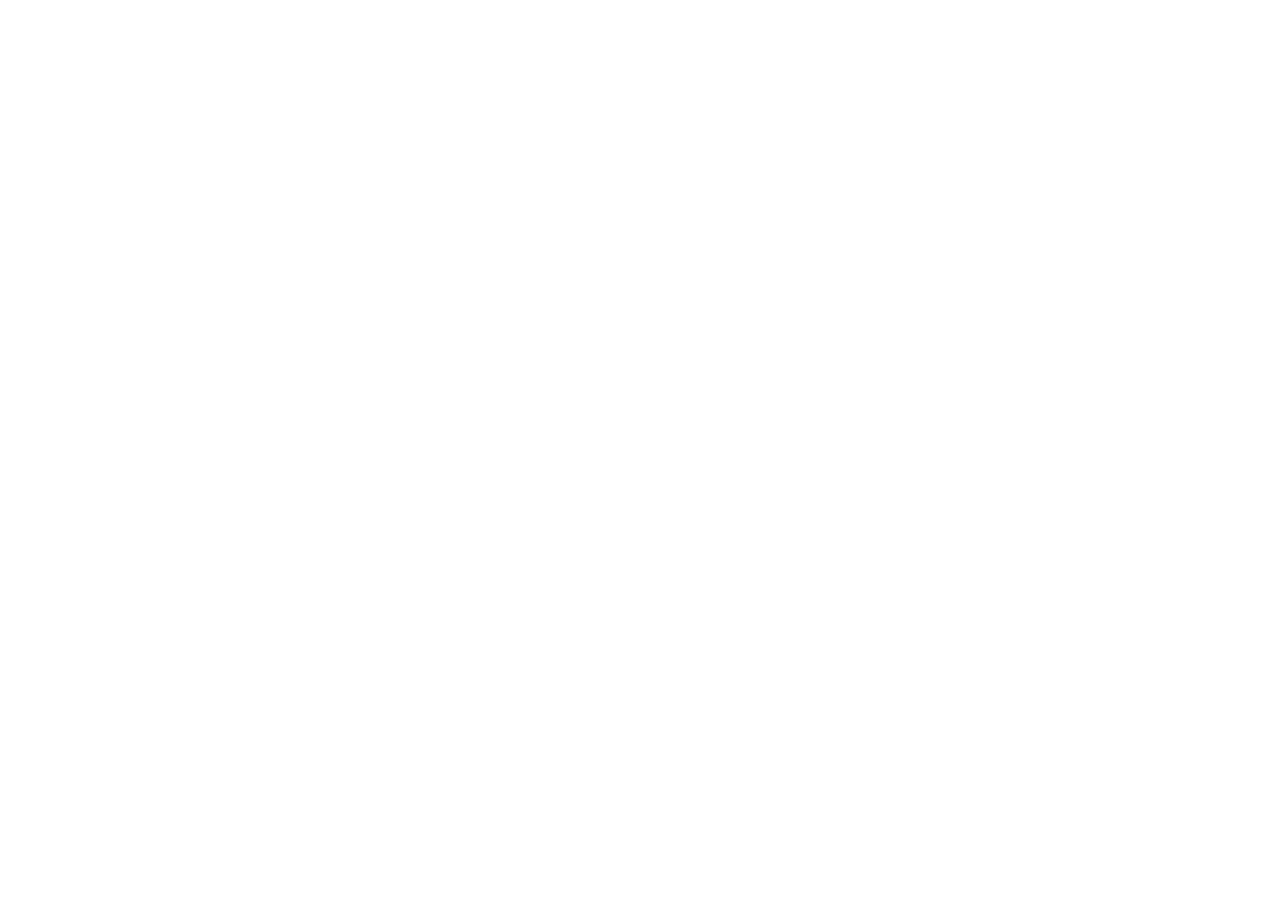
==== index.html @ 7292e58b "perf: :zap: Listo la semántica y estructura base para trabajarla." ====
<!DOCTYPE html>
<html lang="en">
    <head>
        <title></title>
        <meta charset="UTF-8">
        <meta name="viewport" content="width=device-width, initial-scale=1">
        <link href="./css/style.css" rel="stylesheet">
    </head>
    <body>
        <header>
            <section class="top"></section>
            <section class="buttom"></section>
        </header>
        <main>
            <section class="howPlay"></section>
            <section class="helpUs"></section>
            <section class="aboutUs"></section>
        </main>
    </body>
</html>
---- css/style.css ----
@import url("./variables.css");

* {
    margin: 0;
    padding: 0;
    box-sizing: border-box;
}
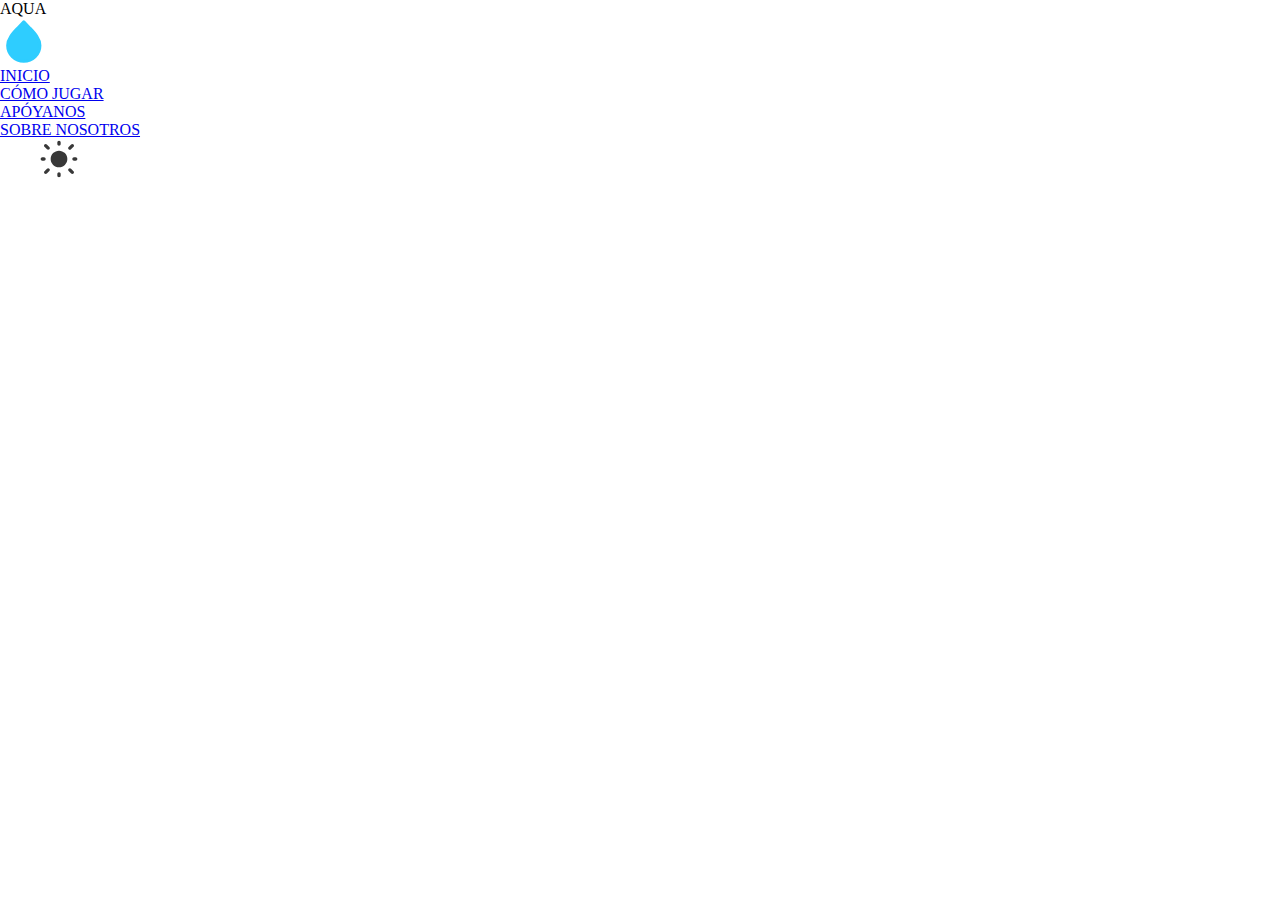
==== commit 216bda19: "perf: :zap: Listo el html del header parte 1." ====
--- a/index.html
+++ b/index.html
@@ -8,7 +8,29 @@
     </head>
     <body>
         <header>
-            <section class="top"></section>
+            <section class="top">
+                <div class="left">
+                    <p>AQUA</p>
+                    <img src="./storage/icons/icon1.svg" alt="Logo 1">
+                </div>
+                <div class="middle">
+                    <nav class="navbar">
+                        <ul class="nav-menu">
+                            <div class="inicio">
+                                <li><a href="#">INICIO</a></li>
+                                <div class="slider"></div>
+                            </div>
+                            <li><a href="#">CÓMO JUGAR</a></li>
+                            <li><a href="#">APÓYANOS</a></li>
+                            <li><a href="#">SOBRE NOSOTROS</a></li>
+                        </ul>
+                    </nav>
+                </div>
+                <div class="right">
+                    <img src="./storage/icons/icon2.svg" alt="Icon 2">
+                    <img src="./storage/icons/icon3.svg" alt="Icon 3">
+                </div>
+            </section>
             <section class="buttom"></section>
         </header>
         <main>
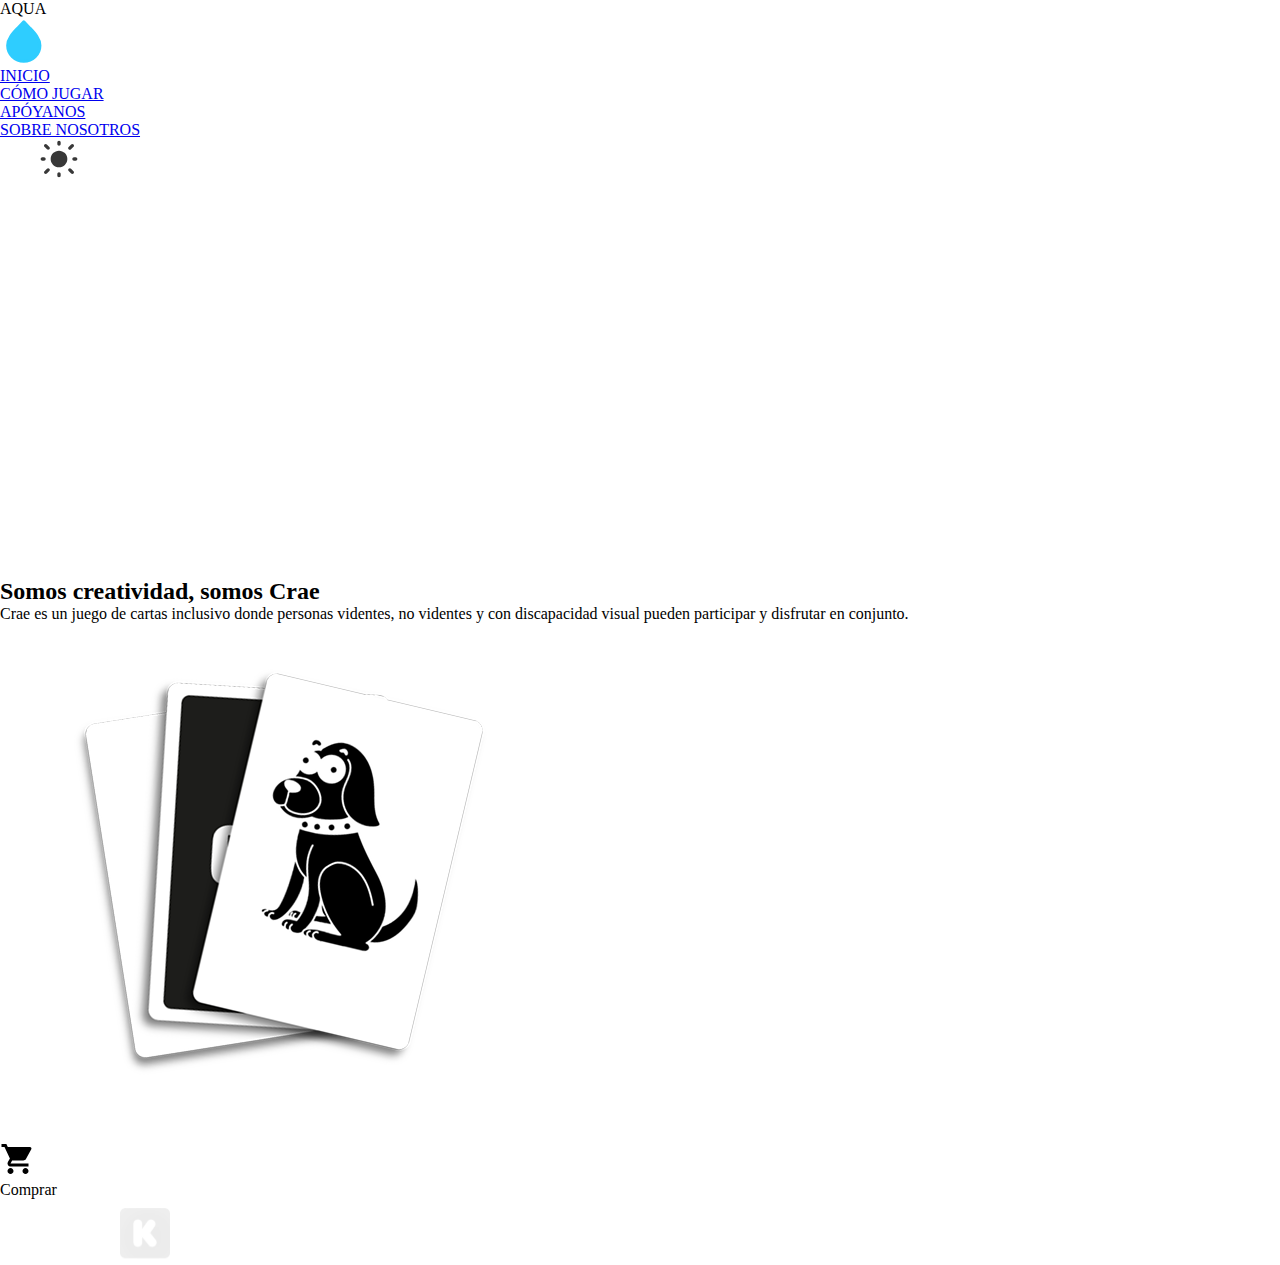
==== commit e671763a: "perf: :zap: Listo el html general del header." ====
--- a/index.html
+++ b/index.html
@@ -31,7 +31,25 @@
                     <img src="./storage/icons/icon3.svg" alt="Icon 3">
                 </div>
             </section>
-            <section class="buttom"></section>
+            <section class="buttom">
+                <div class="div1">
+                    <img src="./storage/img/image9.png" alt="Image 9">
+                    <h2>Somos creatividad, somos Crae</h2>
+                    <p>Crae es un juego de cartas inclusivo donde personas videntes, no videntes y con discapacidad visual pueden participar y disfrutar en conjunto.</p>
+                </div>
+                <div class="div2">
+                    <img src="./storage/img/image1.png" alt="Image 1">
+                    <div class="buy">
+                        <img src="./storage/icons/icon8.svg" alt="Icon 8">
+                        <p>Comprar</p>
+                    </div>
+                    <div class="socialMedia">
+                        <img src="./storage/icons/icon4.svg" alt="Icon 4">
+                        <img src="./storage/icons/icon5.svg" alt="Icon 5">
+                        <img src="./storage/icons/icon6.svg" alt="Icon 6">
+                    </div>
+                </div>
+            </section>
         </header>
         <main>
             <section class="howPlay"></section>
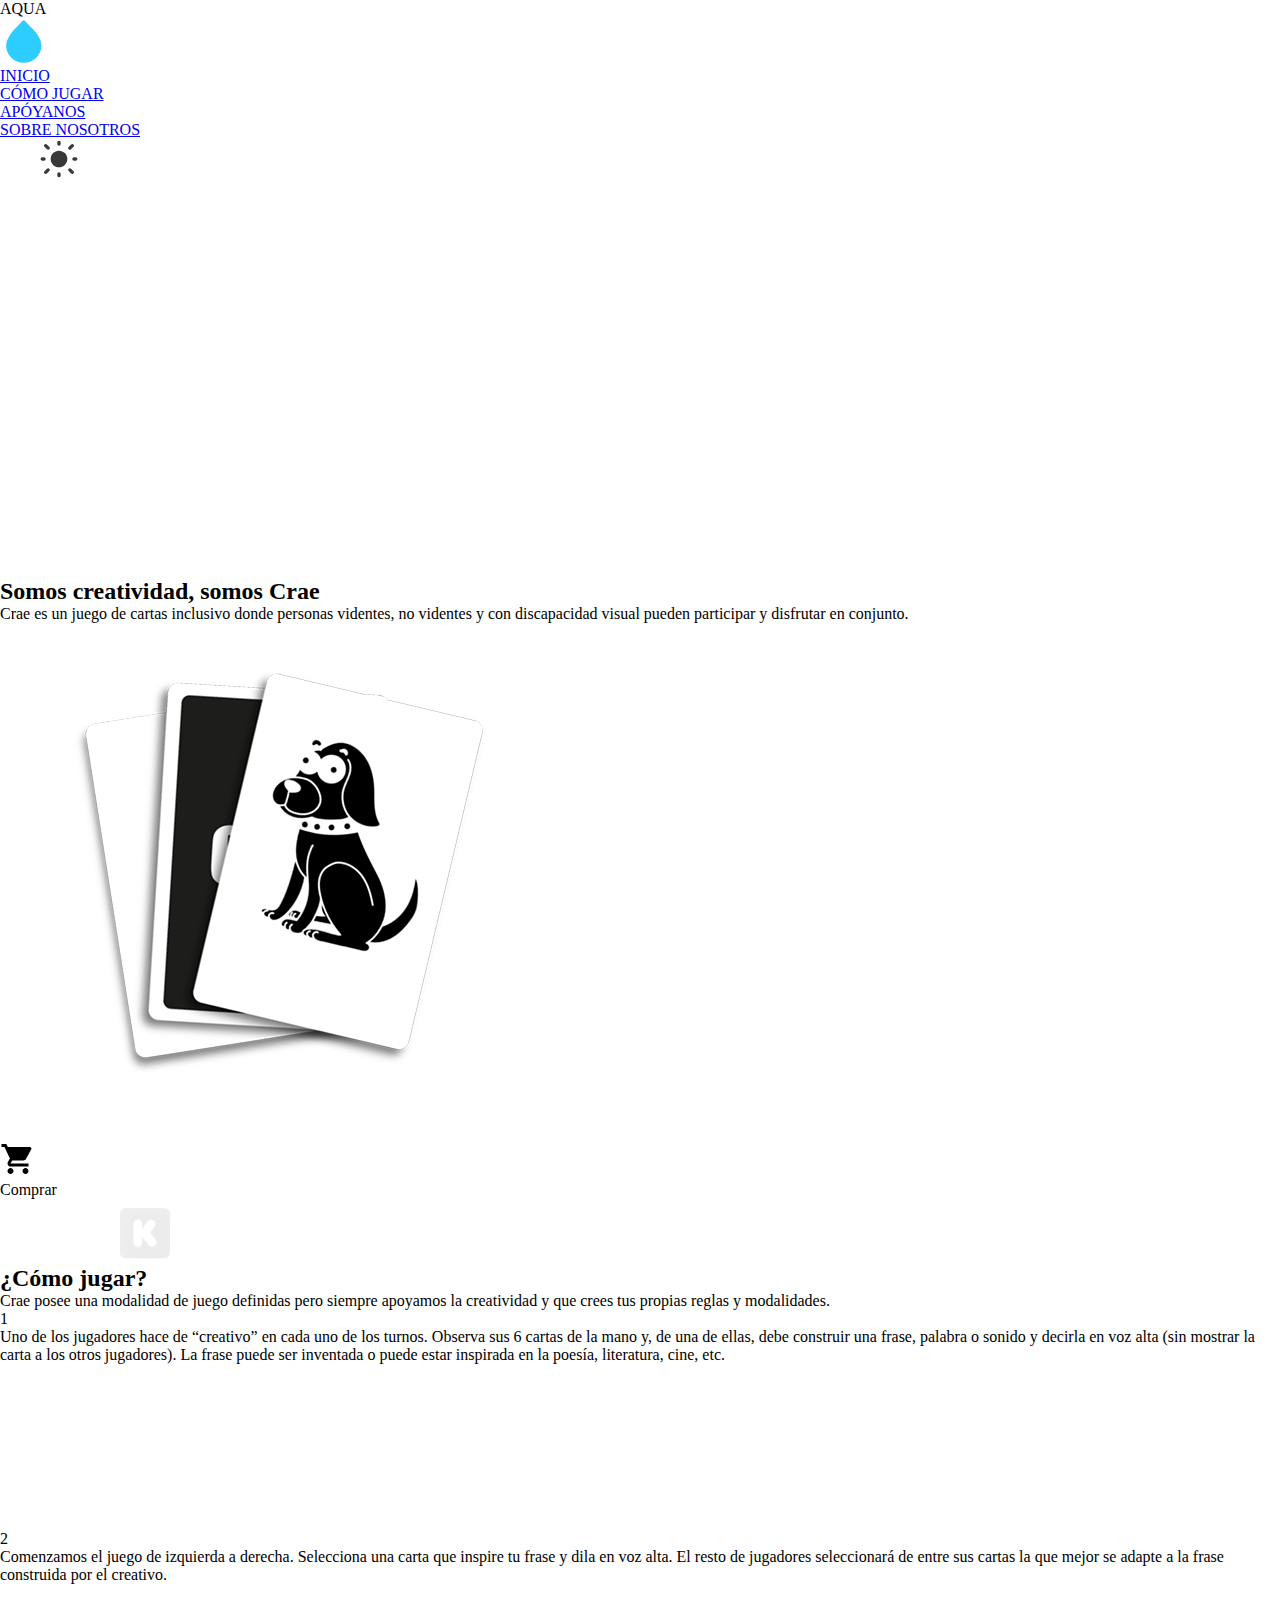
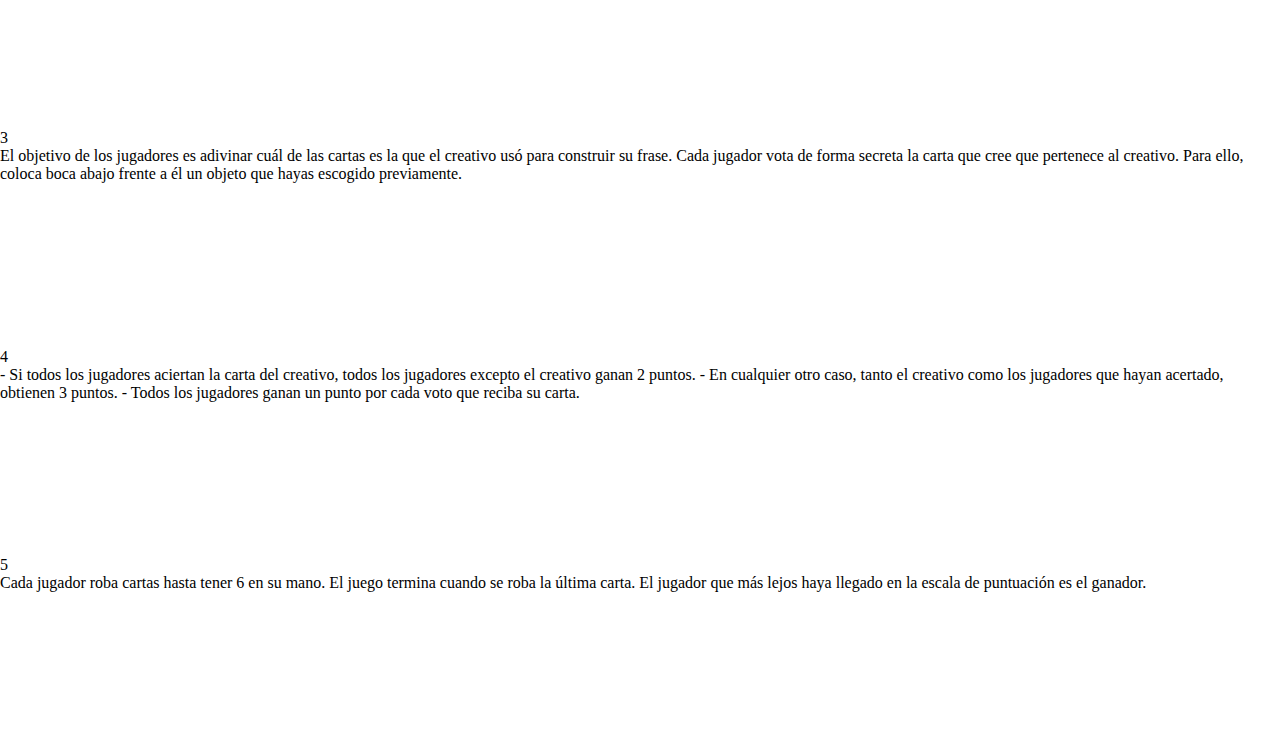
==== commit e89ac0e3: "perf: :zap: Listo el html de la parte 1 del main." ====
--- a/index.html
+++ b/index.html
@@ -52,7 +52,75 @@
             </section>
         </header>
         <main>
-            <section class="howPlay"></section>
+            <section class="howPlay">
+                <div class="section1">
+                    <h2>¿Cómo jugar?</h2>
+                    <p>Crae posee una modalidad de juego definidas pero siempre apoyamos la creatividad y que crees tus propias reglas y modalidades.</p>
+                </div>
+                <div class="card-container">
+                    <div class="card">
+                        <div class="card-image">
+                            <p>1</p>
+                        </div>
+                        <div class="card-content">
+                            <p class="card-text">Uno de los jugadores hace de “creativo” en cada uno de los turnos. Observa sus 6 cartas de la mano y, de una de ellas, debe construir una frase, palabra o sonido y decirla en voz alta (sin mostrar la carta a los otros jugadores). La frase puede ser inventada o puede estar inspirada en la poesía, literatura, cine, etc.</p>
+                        </div>
+                        <div class="card-image2">
+                            <img src="./storage/img/image2.png" alt="Image 3">
+                        </div>
+                    </div>
+                    <div class="card">
+                        <div class="card-image">
+                            <p>2</p>
+                        </div>
+                        <div class="card-content">
+                            <p class="card-text">Comenzamos el juego de izquierda a derecha. Selecciona una carta que inspire tu frase y dila en voz alta. El resto de jugadores seleccionará de entre sus cartas la que mejor se adapte a la frase construida por el creativo.</p>
+                        </div>
+                        <div class="card-image2">
+                            <img src="./storage/img/image3.png" alt="Image 4">
+                        </div>
+                    </div>
+                    <div class="card">
+                        <div class="card-image">
+                            <p>3</p>
+                        </div>
+                        <div class="card-content">
+                            <p class="card-text">El objetivo de los jugadores es adivinar cuál de las cartas es la que el creativo usó para construir su frase. Cada jugador vota de forma secreta la carta que cree que pertenece al creativo. Para ello, coloca boca abajo frente a él un objeto que hayas escogido previamente.</p>
+                        </div>
+                        <div class="card-image2">
+                            <img src="./storage/img/image4.png" alt="Image 4">
+                        </div>
+                    </div>
+                    <div class="card">
+                        <div class="card-image">
+                            <p>4</p>
+                        </div>
+                        <div class="card-content">
+                            <p class="card-text">
+                            - Si todos los jugadores aciertan la carta del creativo, todos los jugadores excepto el creativo ganan 2 puntos. 
+                            - En cualquier otro caso, tanto el creativo como los jugadores que hayan acertado, obtienen 3 puntos. 
+                            - Todos los jugadores ganan un punto por cada voto que reciba su carta.
+                            </p>
+                        </div>
+                        <div class="card-image2">
+                            <img src="./storage/img/image5.png" alt="Image 5">
+                        </div>
+                    </div>
+                    <div class="card">
+                        <div class="card-image">
+                            <p>5</p>
+                        </div>
+                        <div class="card-content">
+                            <p class="card-text">
+                                Cada jugador roba cartas hasta tener 6 en su mano. El juego termina cuando se roba la última carta. El jugador que más lejos haya llegado en la escala de puntuación es el ganador.
+                            </p>
+                        </div>
+                        <div class="card-image2">
+                            <img src="./storage/img/image6.png" alt="Image 5">
+                        </div>
+                    </div>
+                </div>
+            </section>
             <section class="helpUs"></section>
             <section class="aboutUs"></section>
         </main>
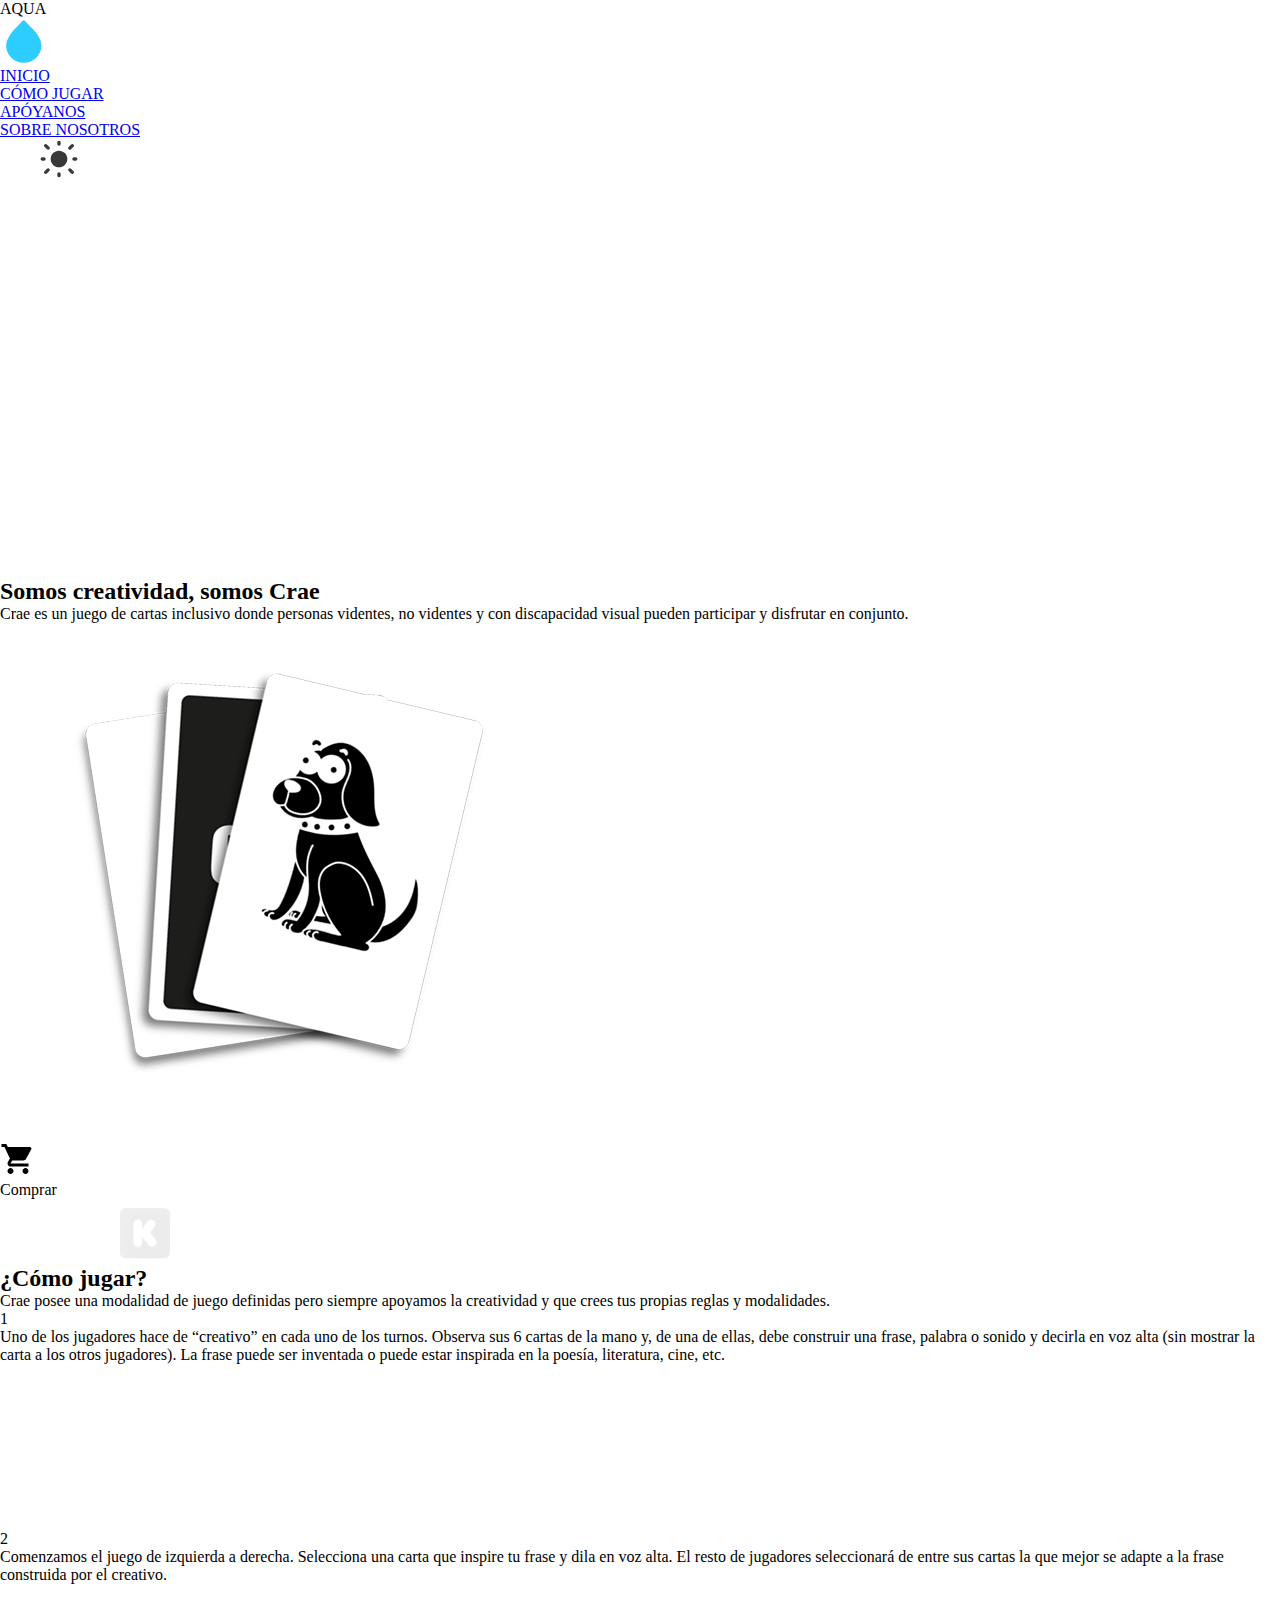
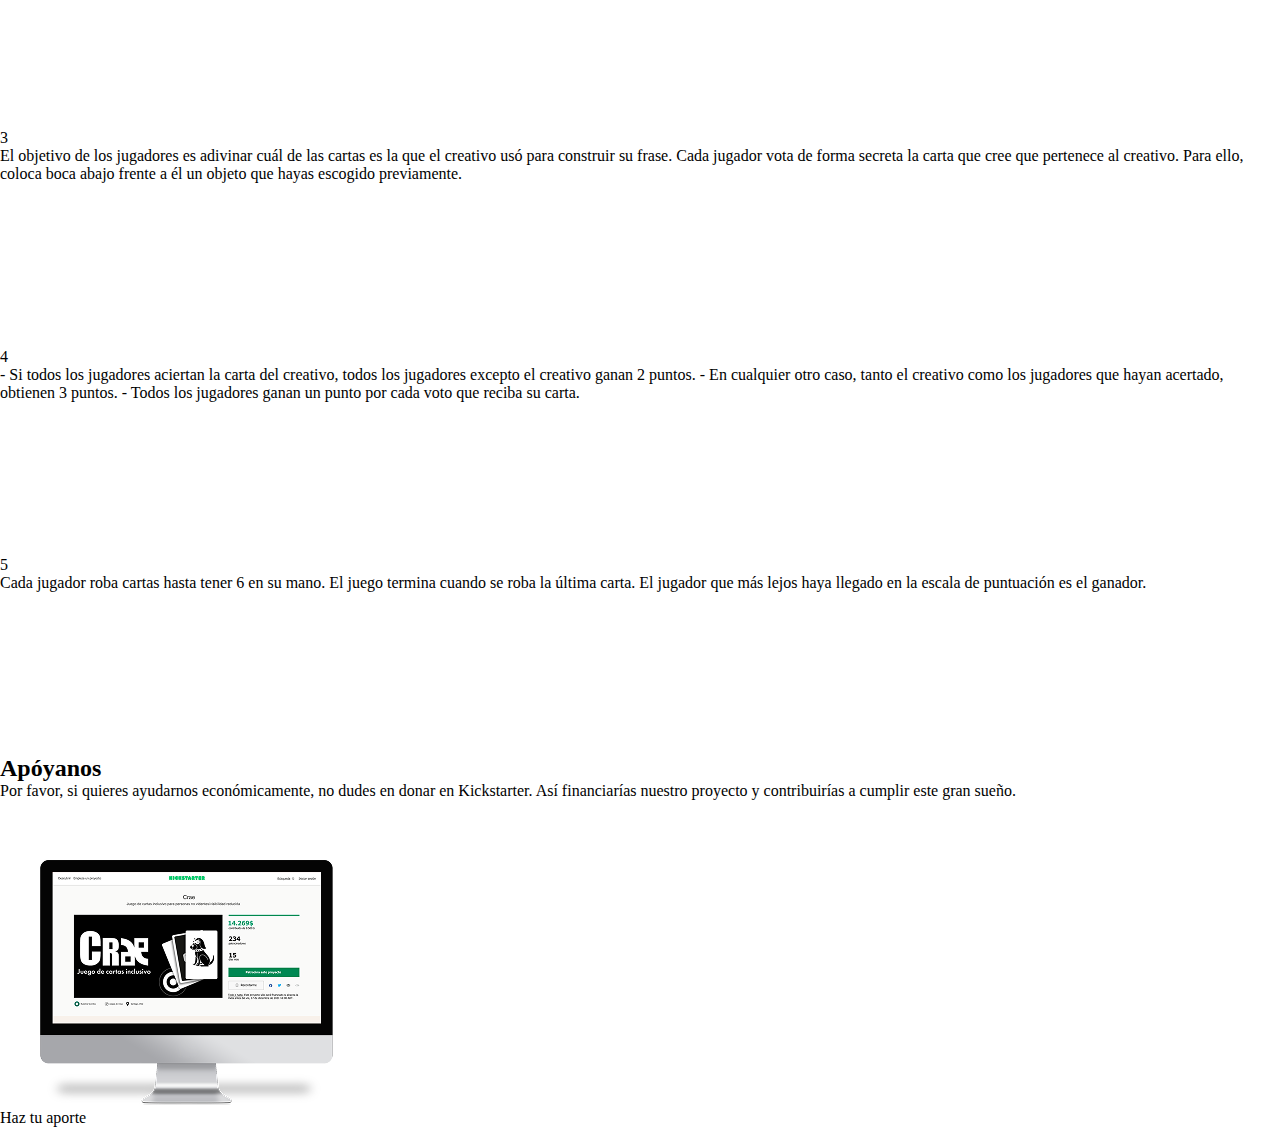
==== commit 14e89398: "perf: :zap: Listo el html de la parte 2 del main." ====
--- a/index.html
+++ b/index.html
@@ -121,7 +121,18 @@
                     </div>
                 </div>
             </section>
-            <section class="helpUs"></section>
+            <section class="helpUs">
+                <div class="helpUs-container">
+                    <h2>Apóyanos</h2>
+                    <p>Por favor, si quieres ayudarnos económicamente, no dudes en donar en Kickstarter. Así financiarías nuestro proyecto y contribuirías a cumplir este gran sueño.</p>
+                </div>
+                <div class="aport">
+                    <img src="./storage/img/image7.png" alt="Image 7">
+                    <div class="boton">
+                        <p>Haz tu aporte</p>
+                    </div>
+                </div>
+            </section>
             <section class="aboutUs"></section>
         </main>
     </body>
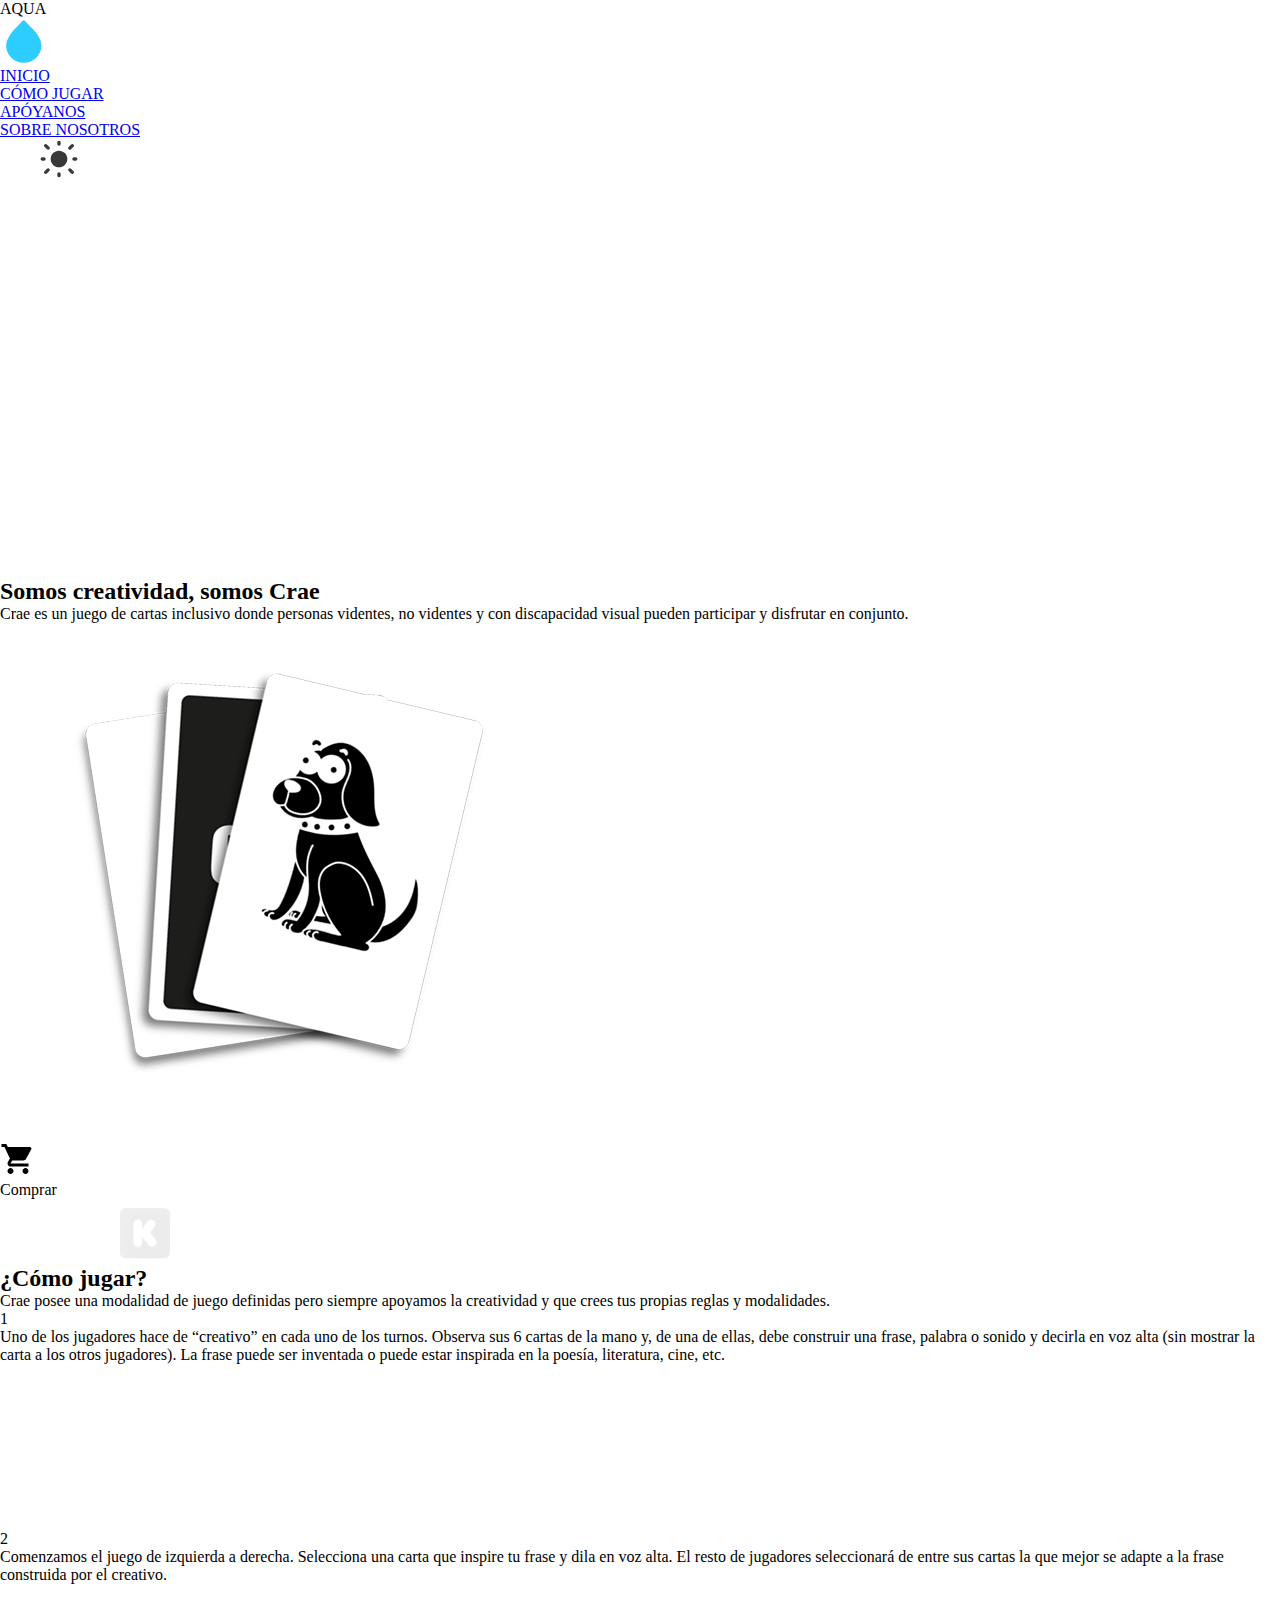
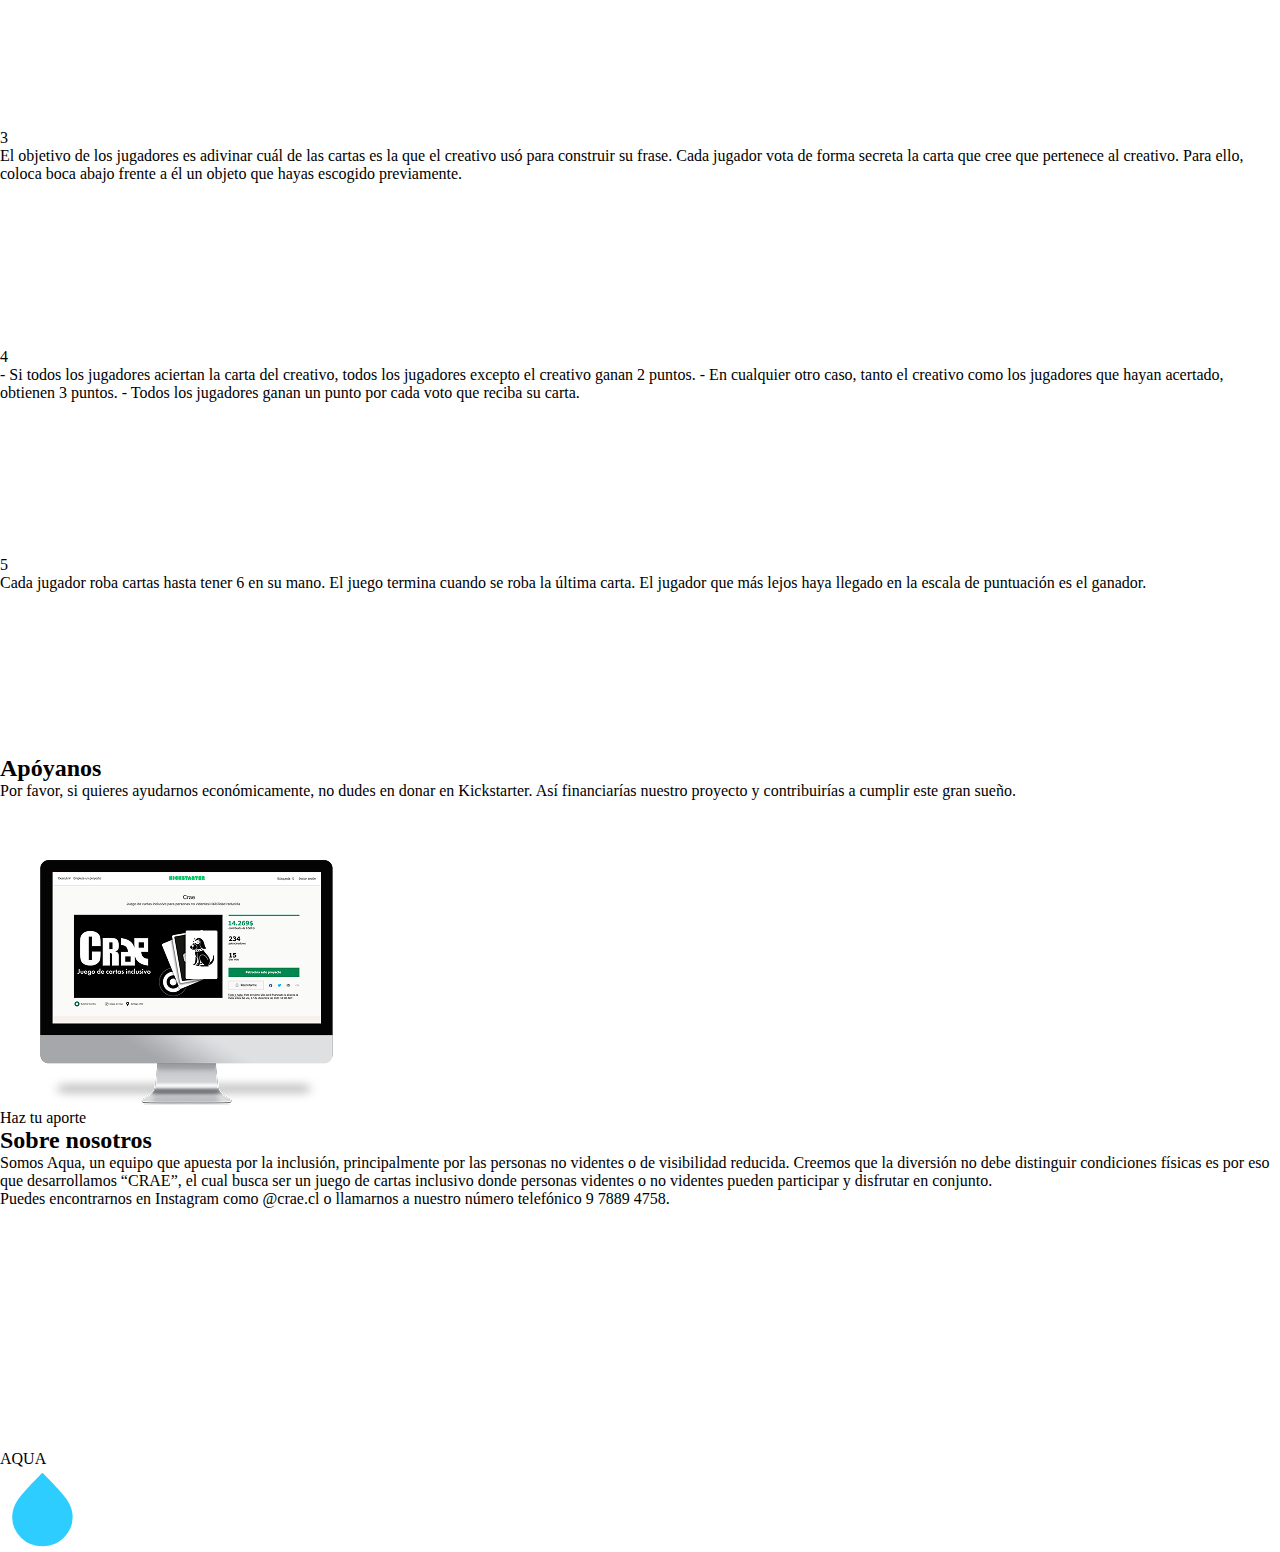
==== commit 9d4b4a88: "perf: :zap: Listo el html general del main listo para estilado." ====
--- a/index.html
+++ b/index.html
@@ -133,7 +133,21 @@
                     </div>
                 </div>
             </section>
-            <section class="aboutUs"></section>
+            <section class="aboutUs">
+                <div class="description">
+                    <h2>Sobre nosotros</h2>
+                    <p>Somos Aqua, un equipo que apuesta por la inclusión, principalmente por las personas no videntes o de visibilidad reducida. Creemos que la diversión no debe distinguir condiciones físicas es por eso que desarrollamos “CRAE”, el cual busca ser un juego de cartas inclusivo donde personas videntes o no videntes pueden participar y disfrutar en conjunto.
+                    </p>
+                    <p>Puedes encontrarnos en Instagram como @crae.cl o llamarnos a nuestro número telefónico 9 7889 4758.</p>
+                </div>
+                <div class="aqua">
+                    <img src="./storage/img/image8.png" alt="Image 8">
+                    <div class="button2">
+                        <p>AQUA</p>
+                        <img src="./storage/icons/icon7.svg" alt="Logo 7">
+                    </div>
+                </div>
+            </section>
         </main>
     </body>
 </html>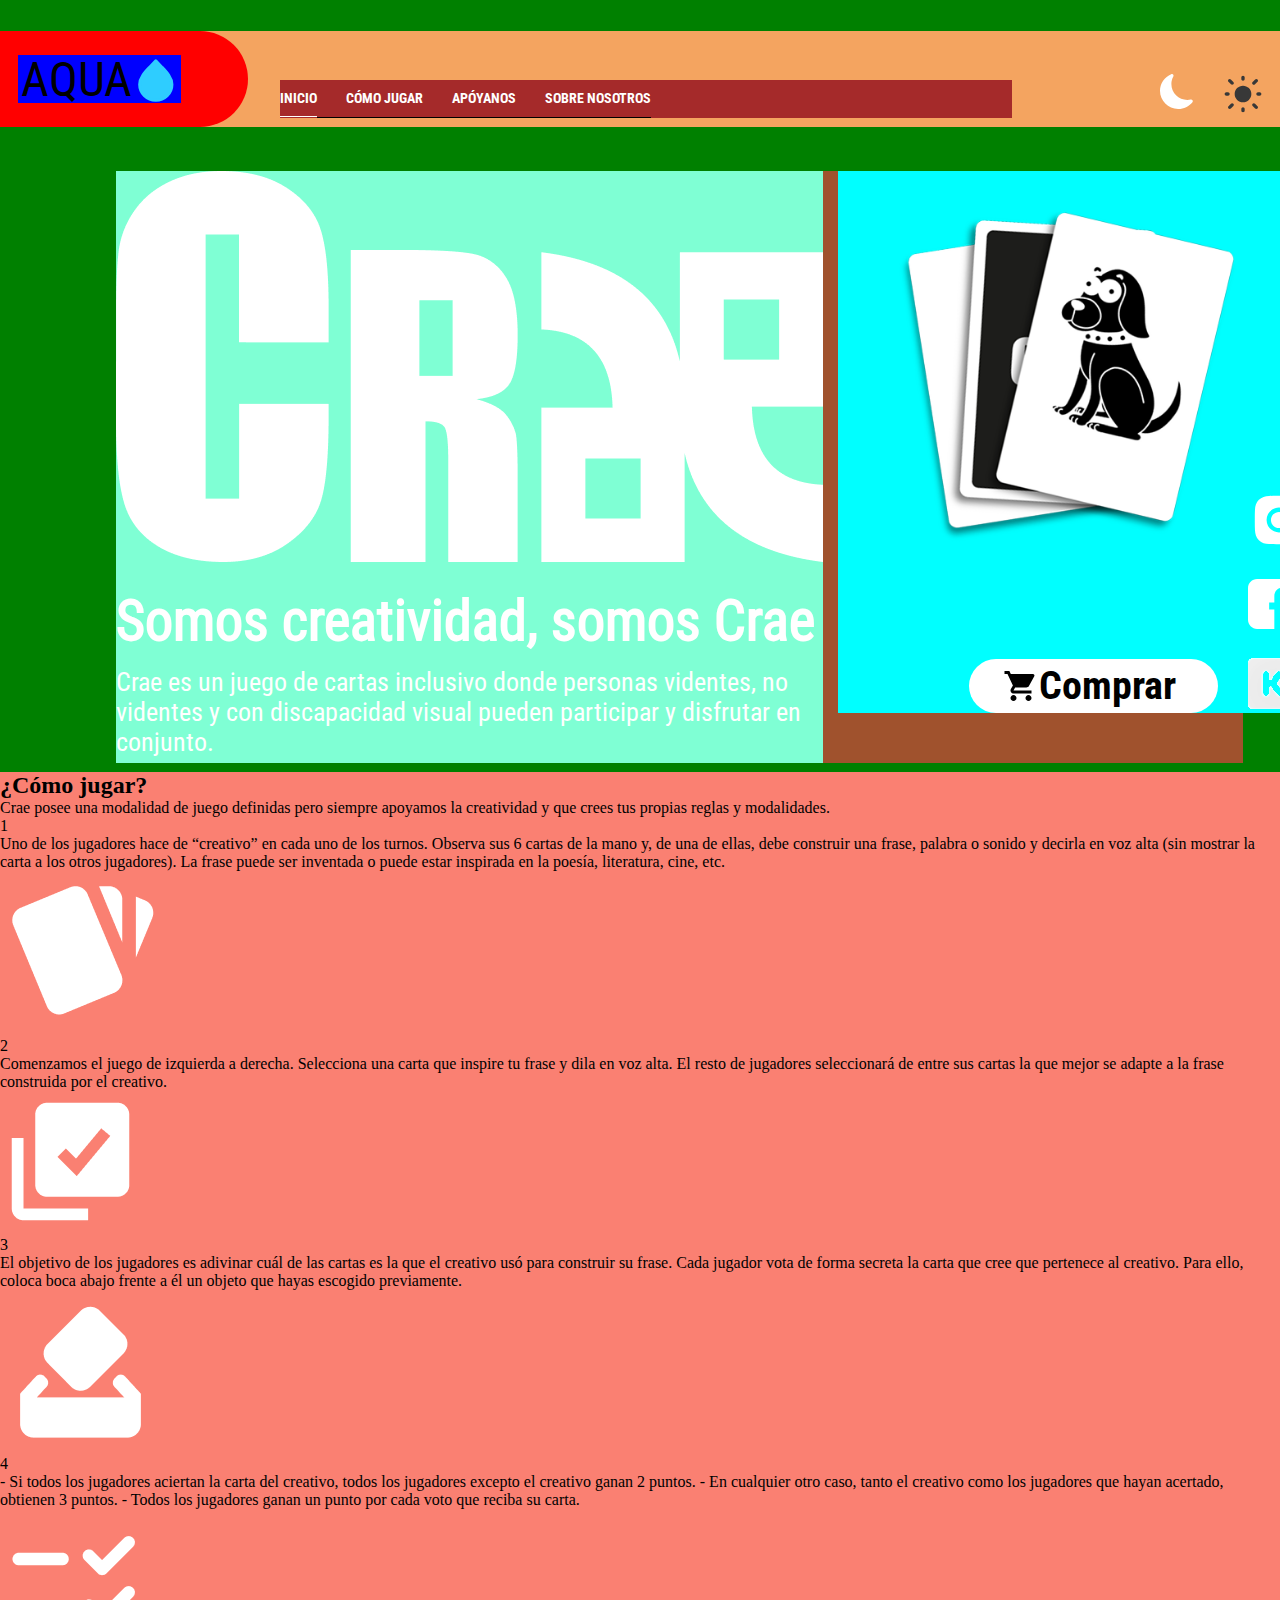
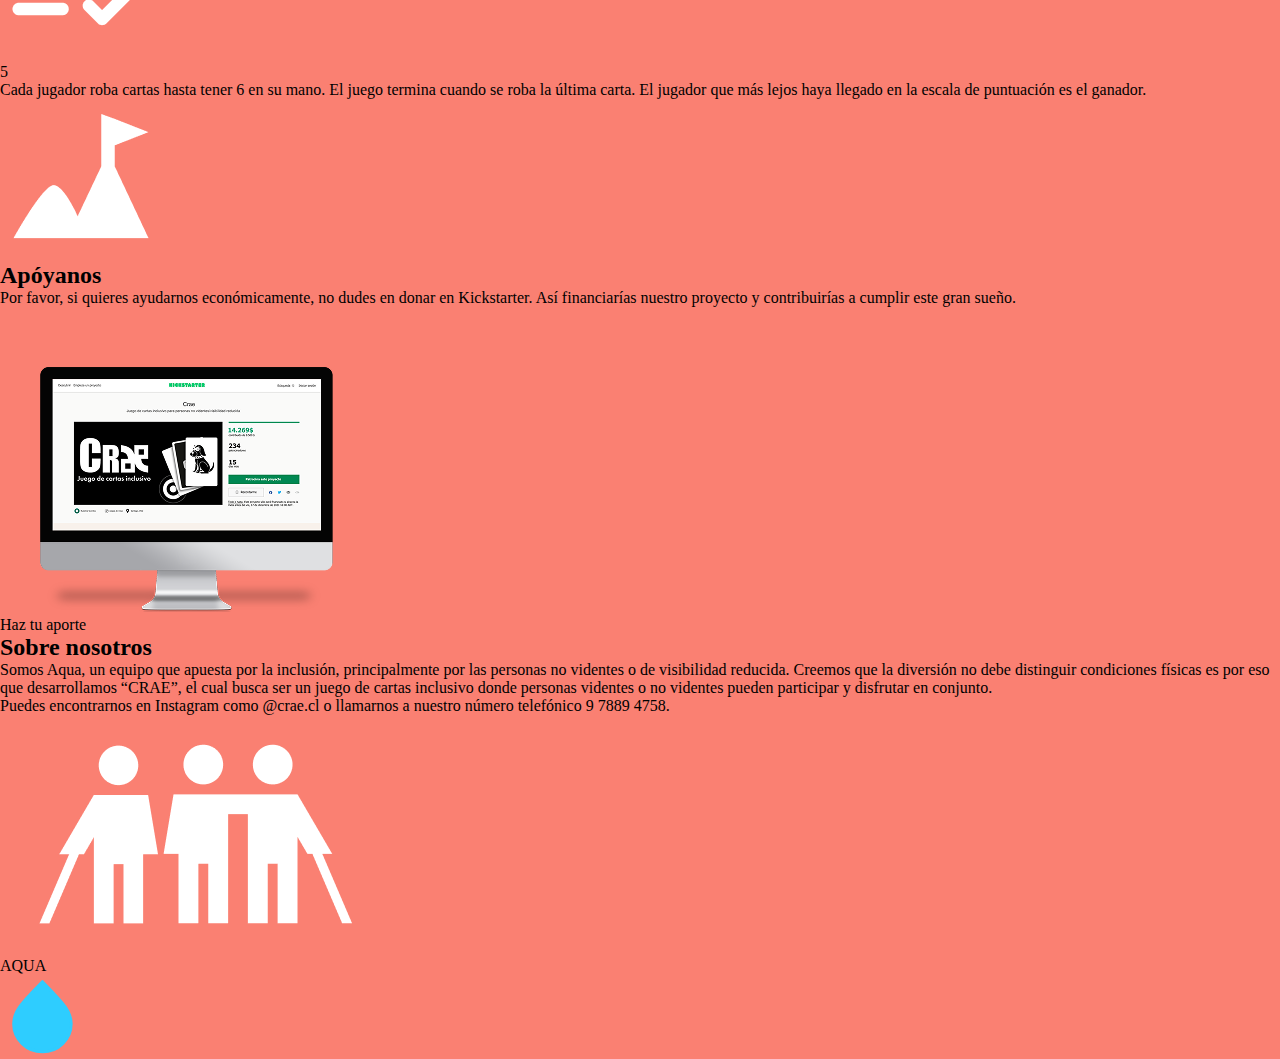
==== commit 479fce80: "style: :lipstick: Listo el header." ====
--- a/index.html
+++ b/index.html
@@ -10,20 +10,23 @@
         <header>
             <section class="top">
                 <div class="left">
-                    <p>AQUA</p>
-                    <img src="./storage/icons/icon1.svg" alt="Logo 1">
+                    <div class="letter">
+                        <p>AQUA</p>
+                        <img src="./storage/icons/icon1.svg" alt="Logo 1">
+                    </div>
                 </div>
                 <div class="middle">
                     <nav class="navbar">
                         <ul class="nav-menu">
-                            <div class="inicio">
-                                <li><a href="#">INICIO</a></li>
-                                <div class="slider"></div>
-                            </div>
+                            <li><a href="#">INICIO</a></li>
                             <li><a href="#">CÓMO JUGAR</a></li>
                             <li><a href="#">APÓYANOS</a></li>
                             <li><a href="#">SOBRE NOSOTROS</a></li>
                         </ul>
+                        <div class="line">
+                            <div class="line-1"></div>
+                            <div class="line-2"></div>
+                        </div>
                     </nav>
                 </div>
                 <div class="right">
--- a/css/style.css
+++ b/css/style.css
@@ -4,4 +4,209 @@
     margin: 0;
     padding: 0;
     box-sizing: border-box;
+}
+
+/*************Header*********************/
+
+header {
+    width: 100%;
+    height: 772px;
+    background-color: green;
+    display: flex;
+    justify-content: space-between;
+    align-items: center;
+    flex-direction: column;
+    position: relative;
+}
+.top {
+    display: flex;
+    justify-content: space-between;
+    flex-direction: row;
+    margin-top: 31px;
+    width: 100%;
+    height: 96px;
+    gap: 20px;
+    position: absolute;
+    background: sandybrown;
+}
+.left {
+    display: flex;
+    justify-content: center;
+    align-items: center;
+    background: red;
+    width: 298px;
+    height: 96px;
+    border-radius: 48px;
+    position: absolute;
+    margin: 0 0 0 -50px;
+}
+.letter {
+    display: flex;
+    justify-content: center;
+    align-items: center;
+    background: blue;
+    width: 163px;
+    height: 48px;
+}
+.left p {
+    font-family: "Roboto_Condensed-Regular";
+    font-size: 48px;
+    color: var(--color-2);
+}
+.left img {
+    width: 46px;
+    height: 45px;
+}
+.middle {
+    display: flex;
+    flex-direction: row;
+    background: brown;
+    width: 732px;
+    height: 38px;
+    margin: 49px 40px 0 280px;
+}
+.nav-menu {
+    display: flex;
+    flex-direction: row;
+    list-style: none;
+    gap: 29px;
+    justify-content: center;
+    align-items: center;
+    margin: 10px 0;
+}
+.line {
+    margin-top: 5px;
+}
+.line-1 {
+    width: 10%;
+    height: 1px;
+    background: var(--color-1);
+}
+.line-2 {
+    width: 90%;
+    height: 1px;
+    background: var(--color-2);
+    margin-left: 10%;
+}
+nav ul li a {
+    text-decoration: none;
+    color: var(--color-1);
+    font-family: "Roboto_Condensed-Bold";
+    font-size: 14px;
+    display: flex;
+    flex-direction: row;
+}
+.right{
+    display: flex;
+    flex-direction: row;
+    width: 103px;
+    height: 40px;
+    gap: 28px;
+    margin: 43px 17px 13px 0;
+}
+.right img:nth-child(1) {
+    width: 35px;
+    height: 35px;
+}
+.right img:nth-child(2) {
+    width: 40px;
+    height: 40px;
+}
+
+.buttom {
+    width: 88%;
+    height: 592px;
+    background: sienna;
+    display: flex;
+    flex-direction: row;
+    gap: 15px;
+    margin: 171px 21px 0 100px;
+
+}
+.div1{
+    display: flex;
+    flex-direction: column;
+    width: 772px;
+    height: 592px;
+    background: aquamarine;
+}
+.div1 img {
+    width: 707px;
+    height: 391px;
+}
+.div1 h2 {
+    font-family: "Roboto_Condensed-Regular";
+    font-size: 56.4px;
+    color: var(--color-1);
+    margin-top: 26px;
+}
+.div1 p {
+    font-family: "Roboto_Condensed-Regular";
+    font-size: 26px;
+    color: var(--color-1);
+    margin-top: 13px;
+}
+.div2 {
+    display: flex;
+    flex-direction: column;
+    width: 460px;
+    height: 542px;
+    background: aqua;
+}
+.div2 img {
+    width: 405.12px;
+    height: 432.07px;
+    margiN: 0 82.99px 28px 0;
+}
+.buy{
+    display: flex;
+    flex-direction: row;
+    margin: 0 0 0 10px;
+    background: var(--color-1);
+    width: 249px;
+    height: 54px;
+    border-radius: 31.5px;
+    align-items: center;
+    justify-content: center;
+    margin: 38px 107px 4px 131px;
+}
+.buy img {
+    margin: 11px 0;
+    height: 36px;
+    width: 36px;
+}
+.buy p {
+    font-family: "Roboto_Condensed-Bold";
+    font-size: 40px;
+    color: var(--color-2);
+    width: 145px;
+    height: 48px;
+}
+.socialMedia {
+    width: 82px;
+    height: 218px;
+    display: flex;
+    flex-direction: column;
+    margin: 318px 0 0 410px;
+    position: absolute;
+}
+.socialMedia img:nth-child(1) {
+    width: 62px;
+    height: 62px;
+}
+.socialMedia img:nth-child(2) {
+    width: 50px;
+    height: 50px;
+}
+.socialMedia img:nth-child(3) {
+    width: 50px;
+    height: 54.36px;
+}
+
+
+
+
+
+main {
+    background: salmon;
 }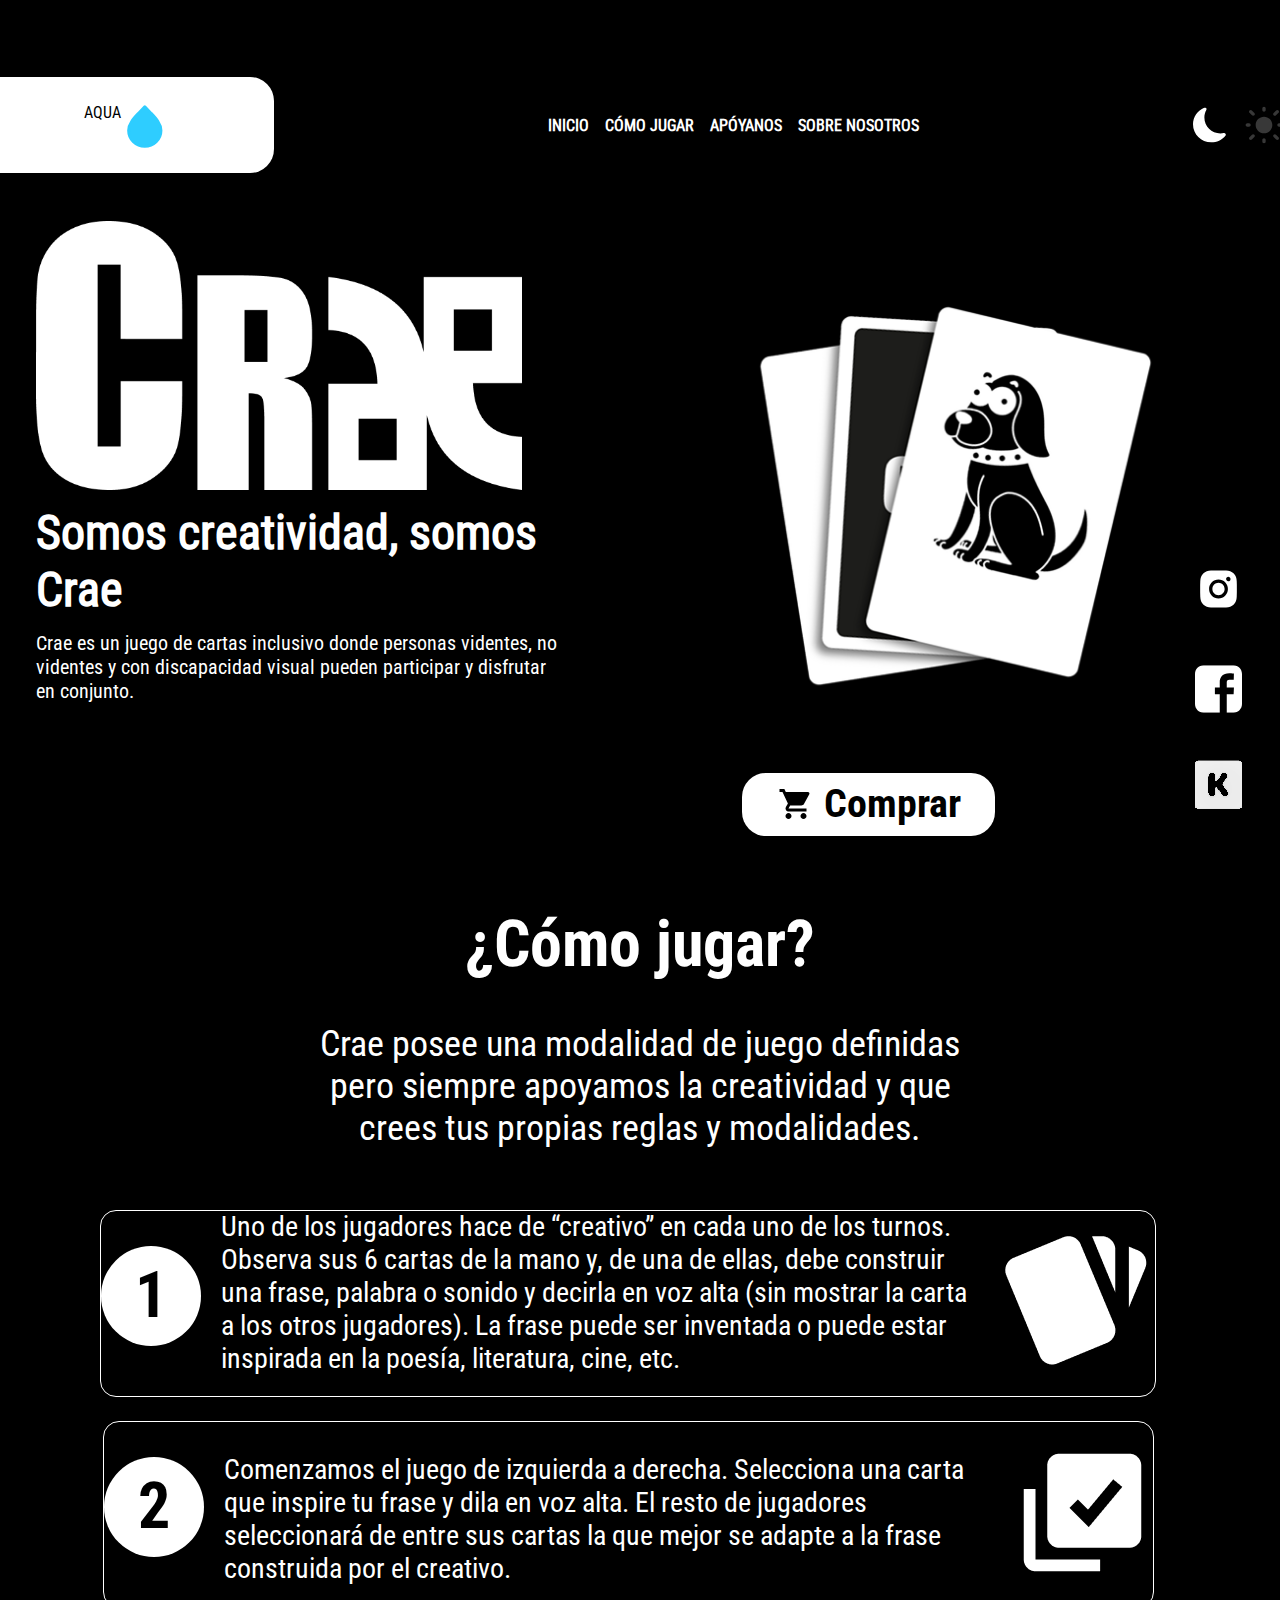
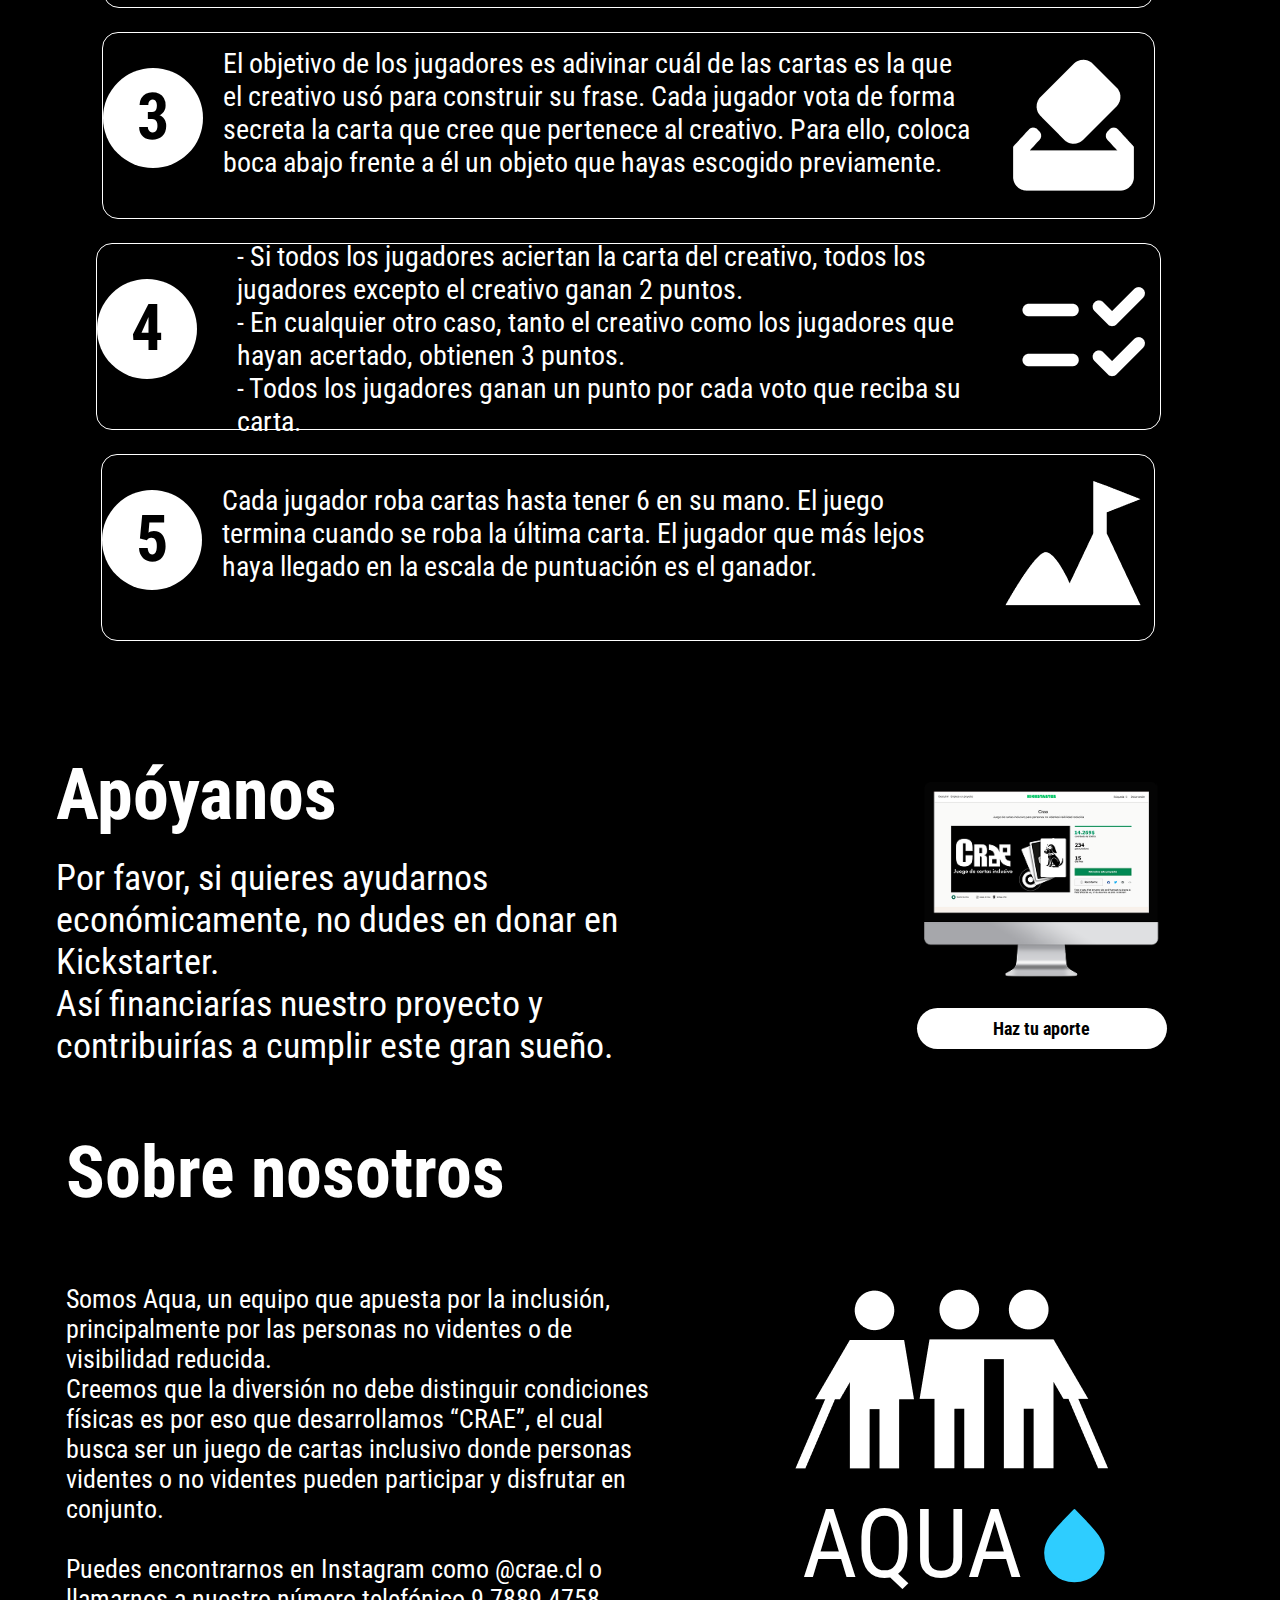
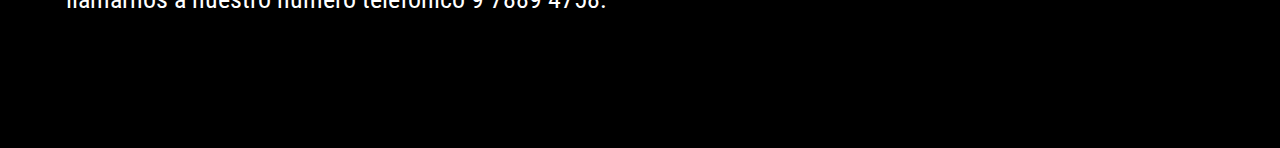
==== commit ce842dfa: "perd: :zap: 100% responsive." ====
--- a/index.html
+++ b/index.html
@@ -66,7 +66,7 @@
                             <p>1</p>
                         </div>
                         <div class="card-content">
-                            <p class="card-text">Uno de los jugadores hace de “creativo” en cada uno de los turnos. Observa sus 6 cartas de la mano y, de una de ellas, debe construir una frase, palabra o sonido y decirla en voz alta (sin mostrar la carta a los otros jugadores). La frase puede ser inventada o puede estar inspirada en la poesía, literatura, cine, etc.</p>
+                            <p class="card-text1">Uno de los jugadores hace de “creativo” en cada uno de los turnos. Observa sus 6 cartas de la mano y, de una de ellas, debe construir una frase, palabra o sonido y decirla en voz alta (sin mostrar la carta a los otros jugadores). La frase puede ser inventada o puede estar inspirada en la poesía, literatura, cine, etc.</p>
                         </div>
                         <div class="card-image2">
                             <img src="./storage/img/image2.png" alt="Image 3">
@@ -77,7 +77,7 @@
                             <p>2</p>
                         </div>
                         <div class="card-content">
-                            <p class="card-text">Comenzamos el juego de izquierda a derecha. Selecciona una carta que inspire tu frase y dila en voz alta. El resto de jugadores seleccionará de entre sus cartas la que mejor se adapte a la frase construida por el creativo.</p>
+                            <p class="card-text2">Comenzamos el juego de izquierda a derecha. Selecciona una carta que inspire tu frase y dila en voz alta. El resto de jugadores seleccionará de entre sus cartas la que mejor se adapte a la frase construida por el creativo.</p>
                         </div>
                         <div class="card-image2">
                             <img src="./storage/img/image3.png" alt="Image 4">
@@ -88,7 +88,7 @@
                             <p>3</p>
                         </div>
                         <div class="card-content">
-                            <p class="card-text">El objetivo de los jugadores es adivinar cuál de las cartas es la que el creativo usó para construir su frase. Cada jugador vota de forma secreta la carta que cree que pertenece al creativo. Para ello, coloca boca abajo frente a él un objeto que hayas escogido previamente.</p>
+                            <p class="card-text3">El objetivo de los jugadores es adivinar cuál de las cartas es la que el creativo usó para construir su frase. Cada jugador vota de forma secreta la carta que cree que pertenece al creativo. Para ello, coloca boca abajo frente a él un objeto que hayas escogido previamente.</p>
                         </div>
                         <div class="card-image2">
                             <img src="./storage/img/image4.png" alt="Image 4">
@@ -99,9 +99,11 @@
                             <p>4</p>
                         </div>
                         <div class="card-content">
-                            <p class="card-text">
-                            - Si todos los jugadores aciertan la carta del creativo, todos los jugadores excepto el creativo ganan 2 puntos. 
-                            - En cualquier otro caso, tanto el creativo como los jugadores que hayan acertado, obtienen 3 puntos. 
+                            <p class="card-text4">
+                            - Si todos los jugadores aciertan la carta del creativo, todos los jugadores excepto el creativo ganan 2 puntos.
+                            <br>
+                            - En cualquier otro caso, tanto el creativo como los jugadores que hayan acertado, obtienen 3 puntos.
+                            <br>
                             - Todos los jugadores ganan un punto por cada voto que reciba su carta.
                             </p>
                         </div>
@@ -114,7 +116,7 @@
                             <p>5</p>
                         </div>
                         <div class="card-content">
-                            <p class="card-text">
+                            <p class="card-text5">
                                 Cada jugador roba cartas hasta tener 6 en su mano. El juego termina cuando se roba la última carta. El jugador que más lejos haya llegado en la escala de puntuación es el ganador.
                             </p>
                         </div>
@@ -127,7 +129,9 @@
             <section class="helpUs">
                 <div class="helpUs-container">
                     <h2>Apóyanos</h2>
-                    <p>Por favor, si quieres ayudarnos económicamente, no dudes en donar en Kickstarter. Así financiarías nuestro proyecto y contribuirías a cumplir este gran sueño.</p>
+                    <p>Por favor, si quieres ayudarnos económicamente, no dudes en donar en Kickstarter.
+                    <br>
+                    Así financiarías nuestro proyecto y contribuirías a cumplir este gran sueño.</p>
                 </div>
                 <div class="aport">
                     <img src="./storage/img/image7.png" alt="Image 7">
@@ -139,9 +143,12 @@
             <section class="aboutUs">
                 <div class="description">
                     <h2>Sobre nosotros</h2>
-                    <p>Somos Aqua, un equipo que apuesta por la inclusión, principalmente por las personas no videntes o de visibilidad reducida. Creemos que la diversión no debe distinguir condiciones físicas es por eso que desarrollamos “CRAE”, el cual busca ser un juego de cartas inclusivo donde personas videntes o no videntes pueden participar y disfrutar en conjunto.
-                    </p>
-                    <p>Puedes encontrarnos en Instagram como @crae.cl o llamarnos a nuestro número telefónico 9 7889 4758.</p>
+                    <p>Somos Aqua, un equipo que apuesta por la inclusión, principalmente por las personas no videntes o de visibilidad reducida.
+                    <br>
+                    Creemos que la diversión no debe distinguir condiciones físicas es por eso que desarrollamos “CRAE”, el cual busca ser un juego de cartas inclusivo donde personas videntes o no videntes pueden participar y disfrutar en conjunto.
+                    <br>
+                    <br>
+                    Puedes encontrarnos en Instagram como @crae.cl o llamarnos a nuestro número telefónico 9 7889 4758.</p>
                 </div>
                 <div class="aqua">
                     <img src="./storage/img/image8.png" alt="Image 8">
--- a/css/style.css
+++ b/css/style.css
@@ -6,174 +6,136 @@
     box-sizing: border-box;
 }
 
-/*************Header*********************/
-
+body {
+    background-color: var(--color-2);
+    font-family: "Roboto_Condensed-Regular", sans-serif;
+    color: var(--color-1);
+}
+
+/* Header */
 header {
     width: 100%;
-    height: 772px;
-    background-color: green;
+    display: flex;
+    flex-direction: column;
+    align-items: center;
+    margin: 30px 20px;
+}
+
+.top {
     display: flex;
     justify-content: space-between;
-    align-items: center;
-    flex-direction: column;
-    position: relative;
-}
-.top {
-    display: flex;
-    justify-content: space-between;
+    width: 100%;
+    padding: 1rem;
+    align-items: center;
+    flex-wrap: nowrap;
+    gap: 30px;
+    margin-top: 31px;
+}
+.letter {
+    display: flex;
+}
+
+.left {
+    display: flex;
+    justify-content: center;
+    align-items: center;
     flex-direction: row;
-    margin-top: 31px;
-    width: 100%;
-    height: 96px;
-    gap: 20px;
-    position: absolute;
-    background: sandybrown;
-}
-.left {
-    display: flex;
-    justify-content: center;
-    align-items: center;
-    background: red;
+    background: var(--color-1);
+    color: var(--color-2);
+    border-radius: 1.5rem;
     width: 298px;
     height: 96px;
-    border-radius: 48px;
-    position: absolute;
-    margin: 0 0 0 -50px;
-}
-.letter {
-    display: flex;
-    justify-content: center;
-    align-items: center;
-    background: blue;
-    width: 163px;
-    height: 48px;
-}
-.left p {
-    font-family: "Roboto_Condensed-Regular";
+    gap: 5px;
+    margin-left: -60px;
+}
+
+.middle nav ul {
+    display: flex;
+    justify-content: center;
+    gap: 1rem;
+    list-style: none;
+    flex-wrap: wrap;
+}
+ul li a {
+    text-decoration: none;
+    font-size: 1rem;
+    font-weight: bold;
+    color: var(--color-1);
+}
+
+.right {
+    display: flex;
+    justify-content: flex-end;
+    gap: 1rem;
+}
+
+/* Header Bottom */
+.buttom {
+    display: flex;
+    flex-wrap: wrap;
+    justify-content: space-between;
+    padding: 2rem 1rem;
+    gap: 2rem;
+}
+
+.div1, .div2 {
+    flex: 1;
+}
+
+.div1 img, .div2 img {
+    max-width: 80%;
+    height: auto;
+}
+.div2 {
+    display: flex;
+    flex-direction: row;
+    align-items: center;
+    justify-content: center;
+    width: 577px;
+    height: 546px;
+    position: relative;
+    margin: 30px 40px 0 90px;
+}
+
+.div1 h2 {
     font-size: 48px;
-    color: var(--color-2);
-}
-.left img {
-    width: 46px;
-    height: 45px;
-}
-.middle {
+    color: var(--color-1);
+    font-family: "Roboto_Condensed-Regular";
+    width: 90%;
+    margin-top: 10px;
+}
+
+.div2 {
     display: flex;
     flex-direction: row;
-    background: brown;
-    width: 732px;
-    height: 38px;
-    margin: 49px 40px 0 280px;
-}
-.nav-menu {
+    width: 577px;
+    height: 546px;
+    position: relative;
+    margin: 30px 0 0 0px;
+}
+.div2 img {
+    margin: 0 0px 28px 0;
+}
+
+.div1 p {
+    color: var(--color-1);
+    font-family: "Roboto_Condensed-Regular";
+    font-size: 20px;
+    margin-top: 13px;
+    width: 86%;
+}
+
+.buy {
     display: flex;
     flex-direction: row;
-    list-style: none;
-    gap: 29px;
-    justify-content: center;
-    align-items: center;
-    margin: 10px 0;
-}
-.line {
-    margin-top: 5px;
-}
-.line-1 {
-    width: 10%;
-    height: 1px;
+    justify-content: center;
+    align-items: center;
     background: var(--color-1);
-}
-.line-2 {
-    width: 90%;
-    height: 1px;
-    background: var(--color-2);
-    margin-left: 10%;
-}
-nav ul li a {
-    text-decoration: none;
-    color: var(--color-1);
-    font-family: "Roboto_Condensed-Bold";
-    font-size: 14px;
-    display: flex;
-    flex-direction: row;
-}
-.right{
-    display: flex;
-    flex-direction: row;
-    width: 103px;
-    height: 40px;
-    gap: 28px;
-    margin: 43px 17px 13px 0;
-}
-.right img:nth-child(1) {
-    width: 35px;
-    height: 35px;
-}
-.right img:nth-child(2) {
-    width: 40px;
-    height: 40px;
-}
-
-.buttom {
-    width: 88%;
-    height: 592px;
-    background: sienna;
-    display: flex;
-    flex-direction: row;
-    gap: 15px;
-    margin: 171px 21px 0 100px;
-
-}
-.div1{
-    display: flex;
-    flex-direction: column;
-    width: 772px;
-    height: 592px;
-    background: aquamarine;
-}
-.div1 img {
-    width: 707px;
-    height: 391px;
-}
-.div1 h2 {
-    font-family: "Roboto_Condensed-Regular";
-    font-size: 56.4px;
-    color: var(--color-1);
-    margin-top: 26px;
-}
-.div1 p {
-    font-family: "Roboto_Condensed-Regular";
-    font-size: 26px;
-    color: var(--color-1);
-    margin-top: 13px;
-}
-.div2 {
-    display: flex;
-    flex-direction: column;
-    width: 460px;
-    height: 542px;
-    background: aqua;
-}
-.div2 img {
-    width: 405.12px;
-    height: 432.07px;
-    margiN: 0 82.99px 28px 0;
-}
-.buy{
-    display: flex;
-    flex-direction: row;
-    margin: 0 0 0 10px;
-    background: var(--color-1);
-    width: 249px;
-    height: 54px;
-    border-radius: 31.5px;
-    align-items: center;
-    justify-content: center;
-    margin: 38px 107px 4px 131px;
-}
-.buy img {
-    margin: 11px 0;
-    height: 36px;
-    width: 36px;
+    border-radius: 1.5rem;
+    margin: 560px 0 0 -420px;
+    width: 263px;
+    position: relative;
+    height: 63px;
 }
 .buy p {
     font-family: "Roboto_Condensed-Bold";
@@ -182,13 +144,17 @@
     width: 145px;
     height: 48px;
 }
+.buy img {
+    margin: 11px 10px;
+    height: 36px;
+    width: 36px;
+}
+
 .socialMedia {
-    width: 82px;
-    height: 218px;
-    display: flex;
-    flex-direction: column;
-    margin: 318px 0 0 410px;
-    position: absolute;
+    display: flex;
+    flex-direction: column;
+    gap: 1rem;
+    margin: 350px 30px 0 200px;
 }
 .socialMedia img:nth-child(1) {
     width: 62px;
@@ -203,10 +169,525 @@
     height: 54.36px;
 }
 
-
-
-
-
+/* Main Content */
 main {
-    background: salmon;
-}+    width: 100%;
+    padding: 1rem;
+}
+
+.howPlay {
+    margin: 2rem auto;
+    max-width: 1200px;
+}
+.section1 {
+    display: flex;
+    flex-direction: column;
+    justify-content: center;
+    align-items: center;
+}
+.section1 h2 {
+    margin-bottom: 41px;
+    font-size: 64px;
+    color: var(--color-1);
+    font-family: "Roboto_Condensed-Bold";
+}
+
+.section1 p {
+    margin-bottom: 41px;
+    text-align: center;
+    font-size: 36px;
+    color: var(--color-1);
+    font-family: "Roboto_Condensed-Regular";
+    width: 654px;
+    height: 146px;
+}
+
+.card-container {
+    display: flex;
+    flex-wrap: wrap;
+    flex-direction: column;
+    gap: 1.5rem;
+    justify-content: center;
+    align-items: center;
+    width: 98%;
+    align-items: center;
+    justify-content: center;
+}
+
+.card {
+    display: flex;
+    flex-direction: row;
+    max-width: 1099px;
+    border: 1px solid var(--color-1);
+    border-radius: 1rem;
+    color: var(--color-1);
+    height: 187px;
+    gap: 20px;
+    align-items: center;
+    justify-content: center;
+}
+.card-text1 {
+    font-family: "Roboto_Condensed-Regular";
+    font-size: 28px;
+    color: var(--color-1);
+    width: 752px;
+    height: 187px;
+}
+.card-text2 {
+    font-family: "Roboto_Condensed-Regular";
+    font-size: 28px;
+    color: var(--color-1);
+    width: 768px;
+    height: 143px;
+    margin-top: 20px;
+}
+.card-text3 {
+    font-family: "Roboto_Condensed-Regular";
+    font-size: 28px;
+    color: var(--color-1);
+    width: 750px;
+    height: 178px;
+    margin-top: 20px;
+}
+.card-text4 {
+    font-family: "Roboto_Condensed-Regular";
+    font-size: 28px;
+    color: var(--color-1);
+    width: 733px;
+    height: 214px;
+    margin: 20px 20px 0 20px;
+}
+.card-text5 {
+    font-family: "Roboto_Condensed-Regular";
+    font-size: 28px;
+    color: var(--color-1);
+    width: 750px;
+    height: 178px;
+    margin-top: 50px;
+}
+.card-image {
+    width: 100px;
+    height: 100px;
+}
+
+.card-image p {
+    font-family: "Roboto_Condensed-Bold";
+    font-size: 64px;
+    color: var(--color-2);
+}
+
+/* Help Us Section */
+.helpUs {
+    width: 94%;
+    height: 447px;
+    display: flex;
+    flex-direction: row;
+    align-items: center;
+    justify-content: center;
+    gap: 140px;
+    margin: 0 40px;
+}
+
+.helpUs-container {
+    display: flex;
+    flex-direction: column;
+}
+
+.helpUs-container h2 {
+    font-family: "Roboto_Condensed-Bold";
+    font-size: 72px;
+    color: var(--color-1);
+    margin-bottom: 20px;
+}
+
+.helpUs-container p {
+    font-family: "Roboto_Condensed-Regular";
+    font-size: 36px;
+    color: var(--color-1);
+    max-width: 751px;
+    max-height: 184px;
+}
+
+.aport {
+    width: 100%;
+    max-width: 375px;
+    display: flex;
+    flex-direction: column;
+    align-items: center;
+}
+
+.aport img {
+    width: 100%;
+    max-width: 300px;
+    height: auto;
+    margin-bottom: 20px;
+}
+
+.boton {
+    width: 100%;
+    max-width: 250px;
+    height: auto;
+    display: flex;
+    background: var(--color-1);
+    border-radius: 32.5px;
+    align-items: center;
+    justify-content: center;
+    padding: 10px;
+    margin: 10px auto;
+    text-align: center;
+}
+
+.boton p {
+    font-family: "Roboto_Condensed-Bold";
+    font-size: 18px;
+    color: var(--color-2);
+    margin: 0;
+}
+
+/* About Us */
+.aqua {
+    width: 50%;
+    height: 327px;
+    display: flex;
+    flex-direction: column;
+    margin: 10px 0 16px 80px;
+}
+.aqua img {
+    margin: 0 10px;
+    width: 357px;
+}
+
+.description {
+    width: 713px;
+    height: 592px;
+    display: flex;
+    flex-direction: column;
+}
+.description h2 {
+    font-family: "Roboto_Condensed-Bold";
+    font-size: 72px;
+    color: var(--color-1);
+    margin-bottom: 69px;
+}
+.description p {
+    font-family: "Roboto_Condensed-Regular";
+    font-size: 26px;
+    color: var(--color-1);
+}
+.aboutUs {
+    width: 94%;
+    height: auto;
+    margin: 10px 50px;
+    display: flex;
+    flex-direction: row;
+    align-items: center;
+}
+.button2 {
+    width: 295px;
+    height: 92px;
+    display: flex;
+    justify-content: center;
+    align-items: center;
+    margin-left: -80px;
+}
+
+.button2 p {
+    font-family: "Roboto_Condensed-Regular";
+    font-size: 96px;
+    color: var(--color-1);
+    margin-left: 300px;
+}
+
+/* Responsive Design */
+@media screen and (max-width: 1024px) {
+    .top {
+        flex-wrap: wrap;
+        gap: 1.5rem;
+    }
+
+    .buttom {
+        flex-direction: column;
+        gap: 2rem;
+        text-align: center;
+    }
+
+    .card-container {
+        flex-direction: column;
+        gap: 2rem;
+        padding: 1rem;
+    }
+
+    .helpUs {
+        flex-direction: column;
+        gap: 2rem;
+        margin: 8rem auto;
+        margin-left: 20px;
+    }
+
+    .aboutUs {
+        flex-direction: column;
+        gap: 2rem;
+    }
+
+    .aqua {
+        width: 100%;
+        align-items: center;
+        margin-left: 80px;
+    }
+    .div2 {
+        margin: 0 auto;
+    }
+}
+/* General (PCs y tamaño base 100x100) */
+.card-image {
+    width: 100px;
+    height: 100px;
+    background: var(--color-1);
+    border-radius: 50%;
+    display: flex;
+    justify-content: center;
+    align-items: center;
+    margin-bottom: 1rem;
+}
+
+.card-image p {
+    font-family: "Roboto_Condensed-Bold";
+    font-size: 64px;
+    color: var(--color-2);
+}
+
+/* Responsive para Tabletas (50x50) */
+@media screen and (max-width: 1024px) and (min-width: 768px) {
+    .card-image {
+        width: 50px;
+        height: 50px;
+    }
+
+    .card-image p {
+        font-size: 32px; /* Ajusta el tamaño de texto proporcionalmente */
+    }
+}
+@media screen and (max-width: 767px) {
+    /* Header */
+    .top {
+        flex-direction: column;
+        align-items: center;
+        gap: 1rem;
+        padding: 1rem;
+    }
+
+    .left {
+        width: 90%;
+        margin: 0 auto;
+        text-align: center;
+    }
+
+    .letter {
+        flex-direction: row;
+        text-align: center;
+        justify-content: center;
+        align-items: center;
+        width: 100%;
+    }
+
+    .middle nav ul {
+        flex-direction: column;
+        gap: 1rem;
+        align-items: center;
+    }
+
+    .right {
+        flex-direction: column;
+        gap: 1rem;
+    }
+
+    /* Sección - Crae */
+    .buttom {
+        flex-direction: column;
+        text-align: center;
+        gap: 2rem;
+        padding: 1rem;
+    }
+
+    .div1, .div2 {
+        flex-direction: column;
+        align-items: center;
+        margin: 0 auto;
+        width: 100%;
+    }
+
+    .div1 h2 {
+        font-size: 36px;
+    }
+
+    .div1 p {
+        font-size: 16px;
+        line-height: 1.6;
+        width: 90%;
+    }
+
+    .div2 img {
+        max-width: 100%;
+        height: auto;
+    }
+
+    .buy {
+        width: 90%;
+        height: auto;
+        margin: 2rem auto;
+    }
+
+    .buy p {
+        font-size: 18px;
+        margin-top: 40px;
+    }
+
+    /* Redes Sociales */
+    .socialMedia {
+        flex-direction: row;
+        justify-content: center;
+        gap: 1rem;
+        margin: 2rem auto;
+    }
+
+    .socialMedia img {
+        width: 40px;
+        height: 40px;
+    }
+
+    /* Sección - Cómo Jugar */
+    .howPlay {
+        padding: 1rem;
+        margin: 1rem auto;
+    }
+
+    .section1 {
+        padding: 1rem;
+        text-align: center;
+    }
+
+    .section1 h2 {
+        font-size: 28px;
+    }
+
+    .section1 p {
+        font-size: 14px;
+        width: 90%;
+    }
+
+    .card-container {
+        flex-direction: column;
+        align-items: center;
+    }
+
+    /* Cards */
+    .card {
+        flex-direction: column;
+        align-items: center;
+        justify-content: center;
+        align-items: center;
+        width: 100%;
+        height: auto;
+        gap: 1.5rem; /* Mantén el espacio general entre elementos */
+        padding: 1rem;
+    }
+
+    .card-image {
+        width: 40px; /* Reducción a 40x40 */
+        height: 40px;
+    }
+    .card-image2 image{
+        margin-top: 0.5rem; /* Reduce el espacio entre el texto y la segunda imagen */
+        width: 30px;
+        height: 30px; /* Mantiene el tamaño reducido */
+    }
+    .card-image p {
+        font-size: 24px; /* Ajusta el tamaño del texto del ícono */
+    }
+
+    .card-text1, .card-text2, .card-text3, .card-text4, .card-text5 {
+        font-size: 13px; /* Tamaño del texto ajustado ligeramente */
+        line-height: 1.4;
+        text-align: center;
+        width: 90%;
+        margin-top: 30px;
+        margin-left: 20px;
+        margin-bottom: 0.5rem; /* Reduce espacio extra debajo del texto */
+    }
+
+    /* Sección - Ayúdanos */
+    .helpUs {
+        flex-direction: column;
+        text-align: center;
+        gap: 2rem;
+        margin: 2rem auto;
+        margin-left: 20px;
+    }
+
+    .helpUs-container {
+        text-align: center;
+    }
+
+    .helpUs-container h2 {
+        font-size: 28px;
+    }
+
+    .helpUs-container p {
+        font-size: 14px;
+        width: 90%;
+    }
+
+    .aport img {
+        max-width: 120px;
+        height: auto;
+        margin: 0 auto;
+    }
+
+    .boton {
+        width: 70%;
+        padding: 0.5rem;
+    }
+
+    .aboutUs {
+        flex-direction: column;
+        justify-content: center;
+        text-align: center;
+        gap: 1rem; /* Reduce el espacio entre los bloques */
+        padding: 1rem;
+        margin-left: 10px;
+    }
+
+    .description {
+        width: 90%;
+        margin: 0 auto;
+        padding: 0.5rem;
+        line-height: 1.5; /* Mantiene una lectura cómoda */
+    }
+
+    .description h2 {
+        font-size: 28px; /* Ajusta el tamaño del encabezado */
+        margin-bottom: 0.5rem; /* Reduce el margen inferior */
+    }
+
+    .description p {
+        font-size: 14px; /* Reduce el tamaño del texto */
+        margin-bottom: 0.5rem; /* Compacta el espacio entre líneas */
+    }
+
+    .aqua {
+        width: 100%;
+        margin: 1rem auto;
+        align-items: center;
+        margin-left: -45px;
+        margin-top: -200px;
+    }
+
+    .button2 {
+        width: 80%;
+        margin: 1rem auto 0 auto; /* Compacta espacio alrededor del botón */
+    }
+
+    .button2 p {
+        font-size: 20px; /* Ajusta el tamaño del texto del botón */
+    }
+}
